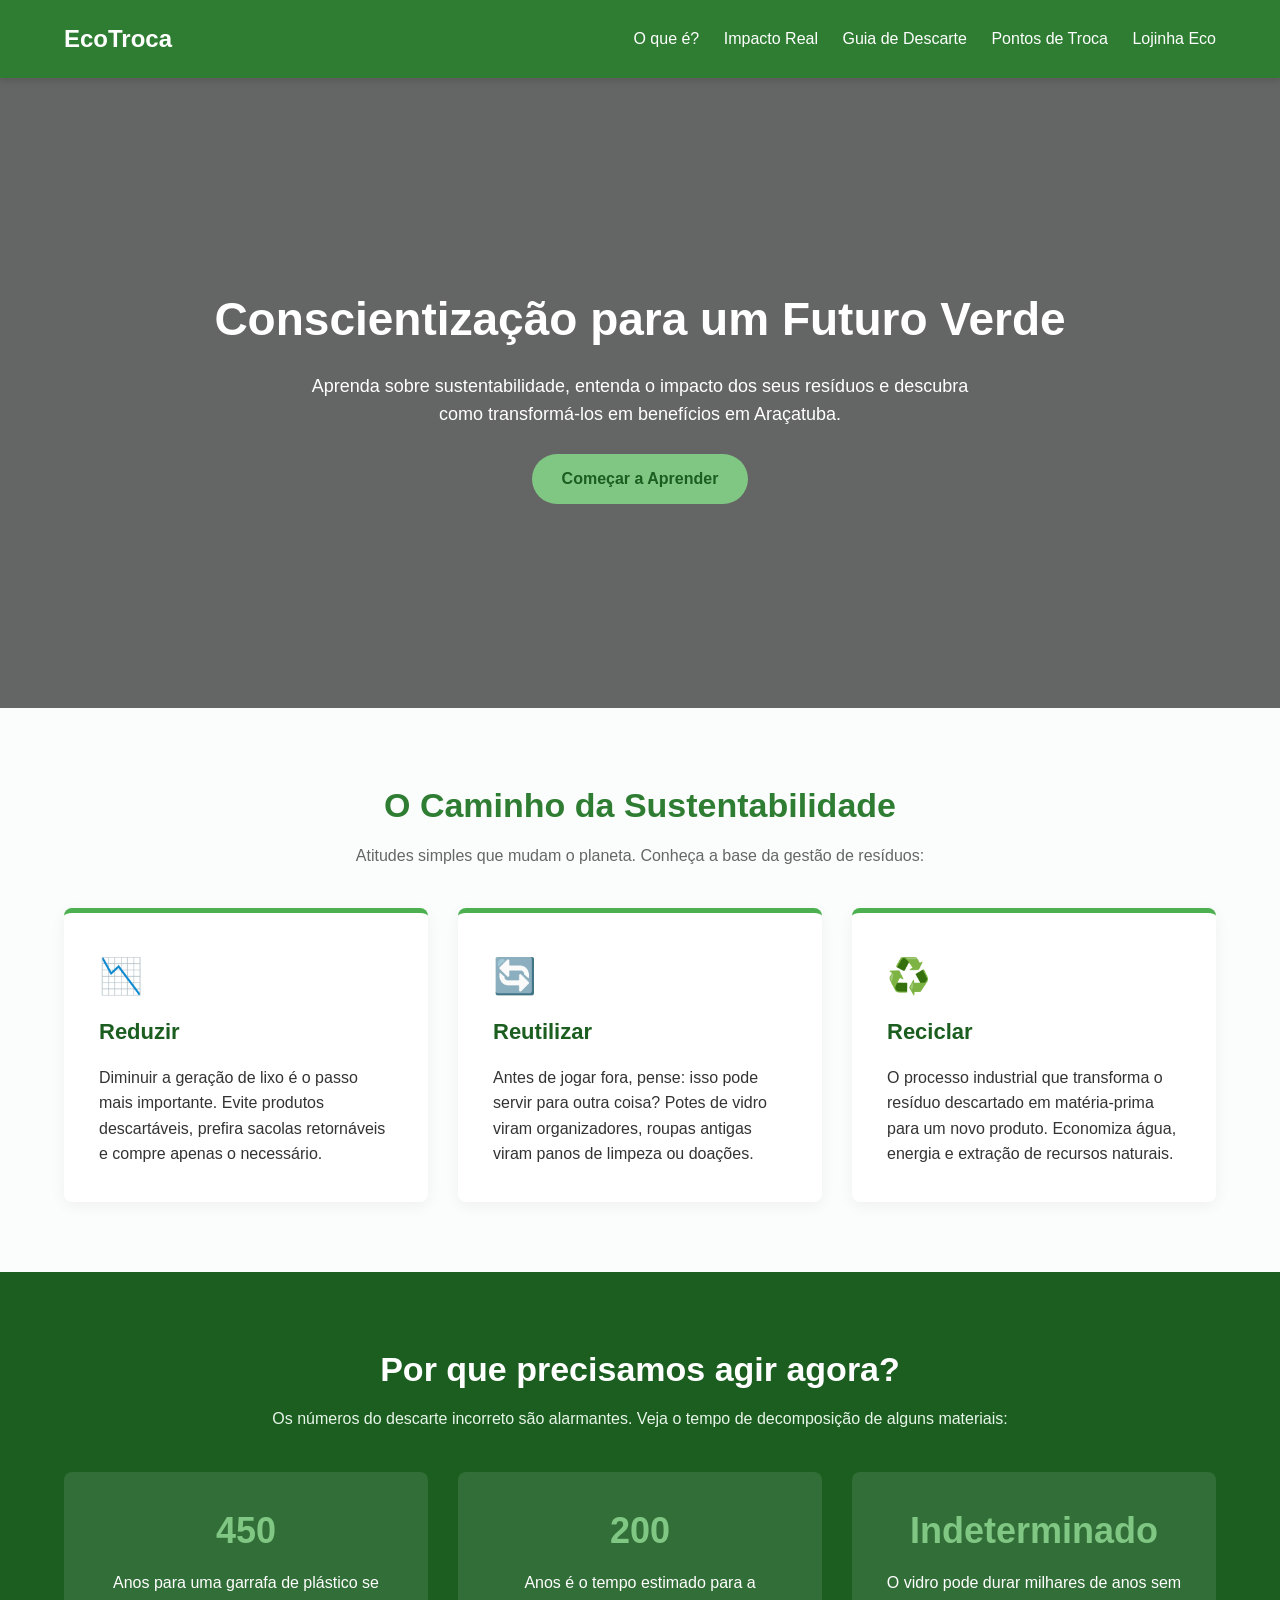
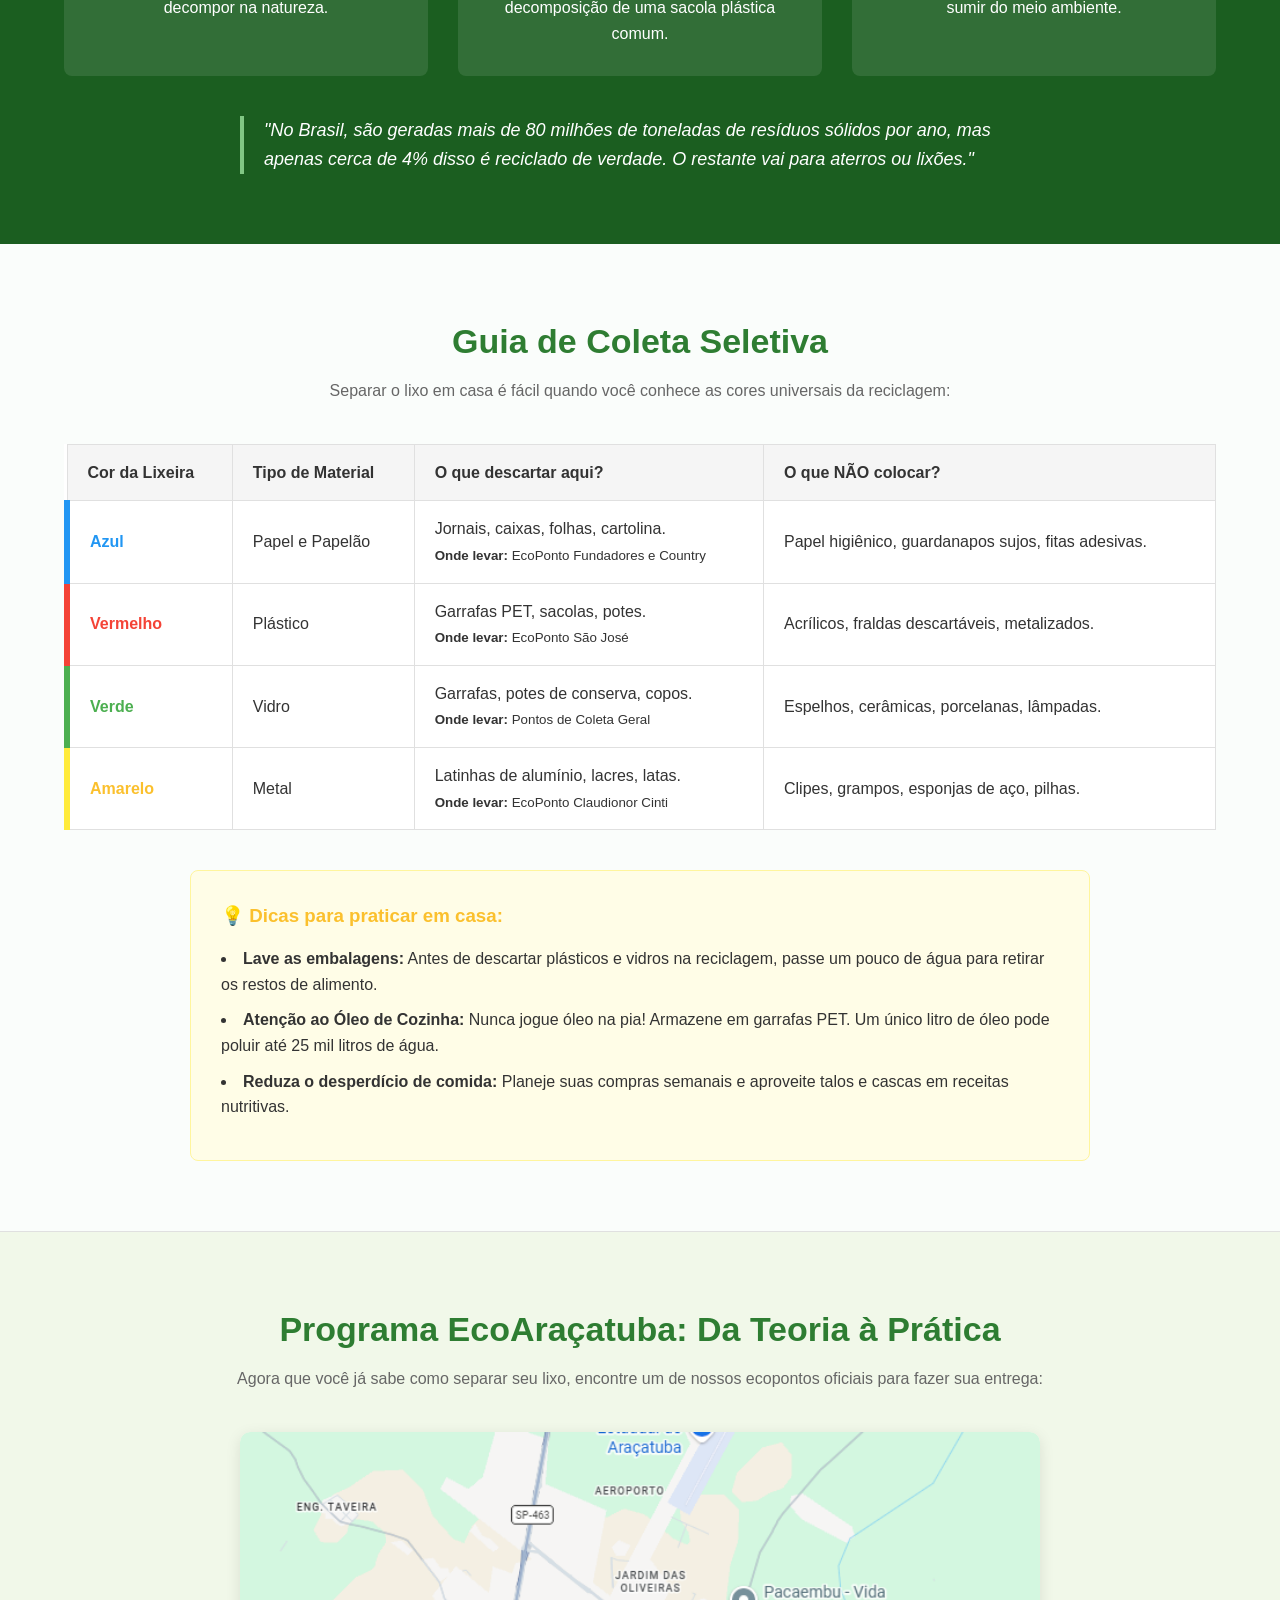
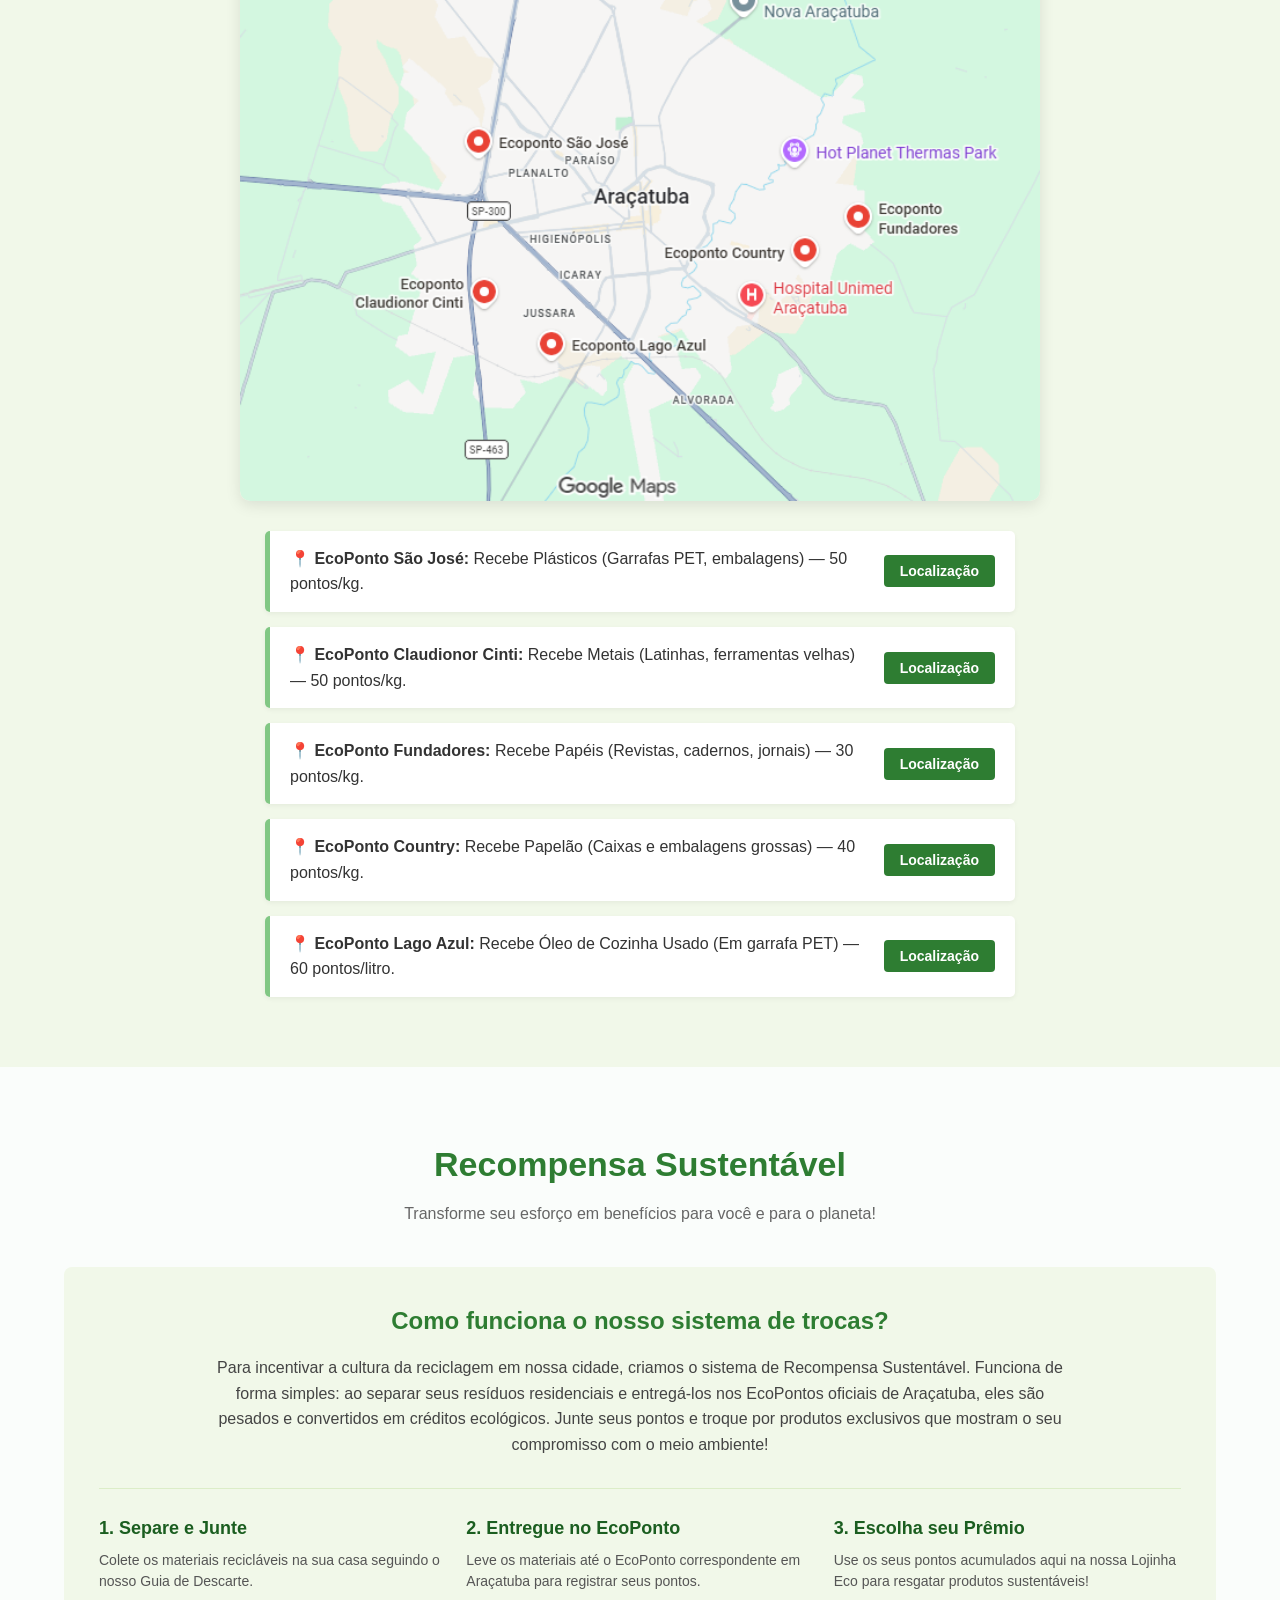
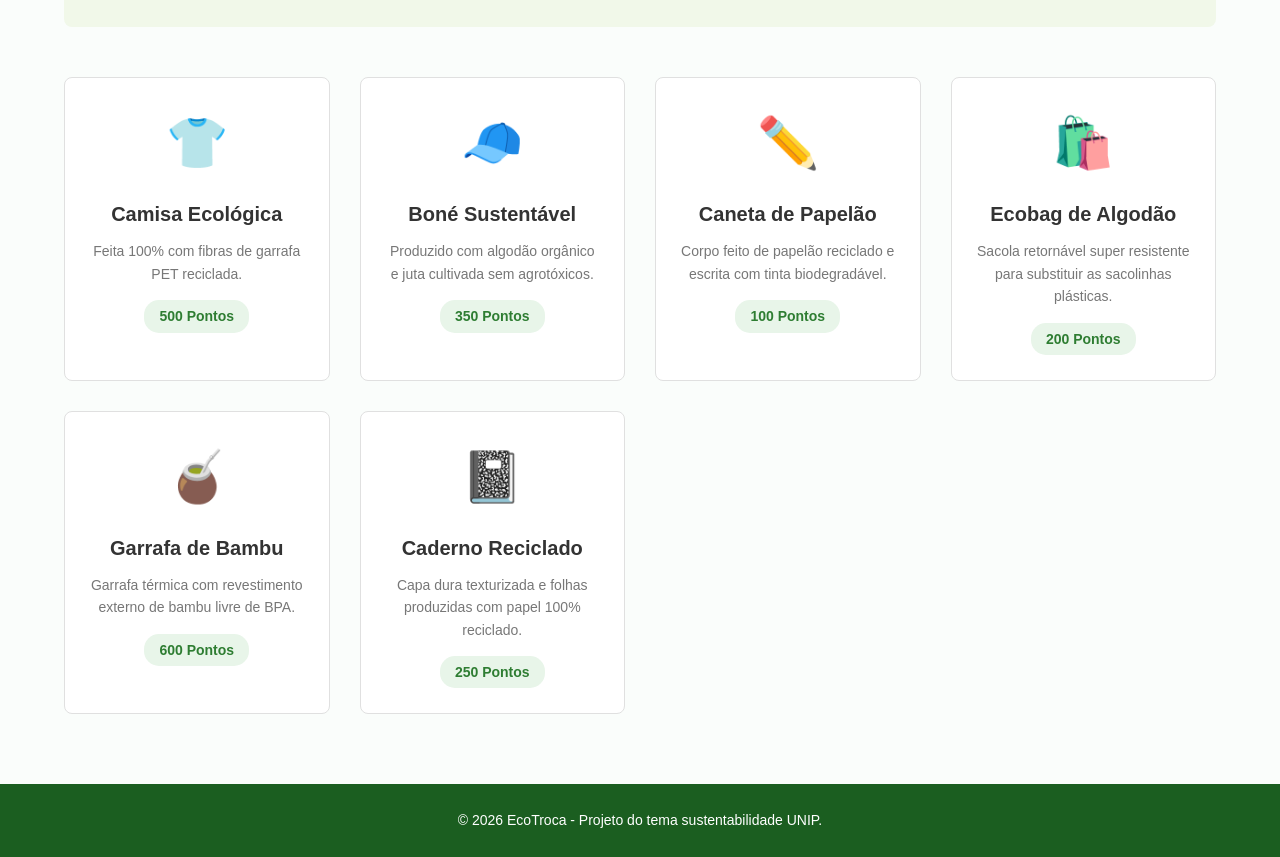
==== index.html @ eb9694fd "teste" ====
<!DOCTYPE html>
<html lang="pt-BR">
<head>
    <meta charset="UTF-8">
    <meta name="viewport" content="width=device-width, initial-scale=1.0">
    <title>Eco Troca - Sustentabilidade</title>
    <link rel="stylesheet" href="style.css">
</head>
<body>

    <header>
        <div class="logo">EcoTroca</div>
        <nav>
            <a href="#informativo">O que é?</a>
            <a href="#impacto">Impacto Real</a>
            <a href="#guia-descarte">Guia de Descarte</a>
            <a href="#mapa-pontos">Pontos de Troca</a>
            <a href="#lojinha">Lojinha Eco</a>
        </nav>
    </header>

    <section class="hero">
        <h1>Conscientização para um Futuro Verde</h1>
        <p>Aprenda sobre sustentabilidade, entenda o impacto dos seus resíduos e descubra como transformá-los em benefícios em Araçatuba.</p>
        <a href="#informativo" class="btn">Começar a Aprender</a>
    </section>

    <main id="informativo" class="container">
        <h2>O Caminho da Sustentabilidade</h2>
        <p class="subtitle">Atitudes simples que mudam o planeta. Conheça a base da gestão de resíduos:</p>
        
        <div class="cards-info">
            <div class="card">
                <div class="card-icon">📉</div>
                <h3>Reduzir</h3>
                <p>Diminuir a geração de lixo é o passo mais importante. Evite produtos descartáveis, prefira sacolas retornáveis e compre apenas o necessário.</p>
            </div>
            <div class="card">
                <div class="card-icon">🔄</div>
                <h3>Reutilizar</h3>
                <p>Antes de jogar fora, pense: isso pode servir para outra coisa? Potes de vidro viram organizadores, roupas antigas viram panos de limpeza ou doações.</p>
            </div>
            <div class="card">
                <div class="card-icon">♻️</div>
                <h3>Reciclar</h3>
                <p>O processo industrial que transforma o resíduo descartado em matéria-prima para um novo produto. Economiza água, energia e extração de recursos naturais.</p>
            </div>
        </div>
    </main>

    <section id="impacto" class="container bg-dark">
        <h2>Por que precisamos agir agora?</h2>
        <p class="subtitle text-white">Os números do descarte incorreto são alarmantes. Veja o tempo de decomposição de alguns materiais:</p>
        
        <div class="stats-grid">
            <div class="stat-box">
                <span class="stat-number">450</span>
                <p>Anos para uma garrafa de plástico se decompor na natureza.</p>
            </div>
            <div class="stat-box">
                <span class="stat-number">200</span>
                <p>Anos é o tempo estimado para a decomposição de uma sacola plástica comum.</p>
            </div>
            <div class="stat-box">
                <span class="stat-number">Indeterminado</span>
                <p>O vidro pode durar milhares de anos sem sumir do meio ambiente.</p>
            </div>
        </div>
        
        <div class="info-block">
            <blockquote>
                "No Brasil, são geradas mais de 80 milhões de toneladas de resíduos sólidos por ano, mas apenas cerca de 4% disso é reciclado de verdade. O restante vai para aterros ou lixões."
            </blockquote>
        </div>
    </section>

    <section id="guia-descarte" class="container">
        <h2>Guia de Coleta Seletiva</h2>
        <p class="subtitle">Separar o lixo em casa é fácil quando você conhece as cores universais da reciclagem:</p>
        
        <div class="tabela-responsiva">
            <table class="tabela-reciclagem">
                <thead>
                    <tr>
                        <th>Cor da Lixeira</th>
                        <th>Tipo de Material</th>
                        <th>O que descartar aqui?</th>
                        <th>O que NÃO colocar?</th>
                    </tr>
                </thead>
                <tbody>
                    <tr class="linha-azul">
                        <td><strong>Azul</strong></td>
                        <td>Papel e Papelão</td>
                        <td>Jornais, caixas, folhas, cartolina. <br><small><strong>Onde levar:</strong> EcoPonto Fundadores e Country</small></td>
                        <td>Papel higiênico, guardanapos sujos, fitas adesivas.</td>
                    </tr>
                    <tr class="linha-vermelha">
                        <td><strong>Vermelho</strong></td>
                        <td>Plástico</td>
                        <td>Garrafas PET, sacolas, potes. <br><small><strong>Onde levar:</strong> EcoPonto São José</small></td>
                        <td>Acrílicos, fraldas descartáveis, metalizados.</td>
                    </tr>
                    <tr class="linha-verde">
                        <td><strong>Verde</strong></td>
                        <td>Vidro</td>
                        <td>Garrafas, potes de conserva, copos. <br><small><strong>Onde levar:</strong> Pontos de Coleta Geral</small></td>
                        <td>Espelhos, cerâmicas, porcelanas, lâmpadas.</td>
                    </tr>
                    <tr class="linha-amarela">
                        <td><strong>Amarelo</strong></td>
                        <td>Metal</td>
                        <td>Latinhas de alumínio, lacres, latas. <br><small><strong>Onde levar:</strong> EcoPonto Claudionor Cinti</small></td>
                        <td>Clipes, grampos, esponjas de aço, pilhas.</td>
                    </tr>
                </tbody>
            </table>
        </div>

        <div class="dicas-diarias">
            <h3>💡 Dicas para praticar em casa:</h3>
            <ul>
                <li><strong>Lave as embalagens:</strong> Antes de descartar plásticos e vidros na reciclagem, passe um pouco de água para retirar os restos de alimento.</li>
                <li><strong>Atenção ao Óleo de Cozinha:</strong> Nunca jogue óleo na pia! Armazene em garrafas PET. Um único litro de óleo pode poluir até 25 mil litros de água.</li>
                <li><strong>Reduza o desperdício de comida:</strong> Planeje suas compras semanais e aproveite talos e cascas em receitas nutritivas.</li>
            </ul>
        </div>
    </section>

    <hr>

    <section id="mapa-pontos" class="container bg-light">
        <h2>Programa EcoAraçatuba: Da Teoria à Prática</h2>
        <p class="subtitle">Agora que você já sabe como separar seu lixo, encontre um de nossos ecopontos oficiais para fazer sua entrega:</p>

        <div class="mapa-container">
            <img src="mapa-aracatuba.png" alt="Mapa de EcoPontos em Araçatuba" class="mapa-foto">
        </div>

        <div class="pontos-lista">
            <div class="ponto-item">
                <div class="ponto-info">
                    <strong>📍 EcoPonto São José:</strong> Recebe Plásticos (Garrafas PET, embalagens) — 50 pontos/kg.
                </div>
                <button class="btn-localizacao" onclick="abrirQrCode('EcoPonto São José', '-21.1978945448339,-50.46474608136044')">Localização</button>
            </div>
            
            <div class="ponto-item">
                <div class="ponto-info">
                    <strong>📍 EcoPonto Claudionor Cinti:</strong> Recebe Metais (Latinhas, ferramentas velhas) — 50 pontos/kg.
                </div>
                <button class="btn-localizacao" onclick="abrirQrCode('EcoPonto Claudionor Cinti', '-21.226821591747186,-50.47474898707622')">Localização</button>
            </div>
            
            <div class="ponto-item">
                <div class="ponto-info">
                    <strong>📍 EcoPonto Fundadores:</strong> Recebe Papéis (Revistas, cadernos, jornais) — 30 pontos/kg.
                </div>
                <button class="btn-localizacao" onclick="abrirQrCode('EcoPonto Fundadores', '-21.21176346328413,-50.38596480834968')">Localização</button>
            </div>
            
            <div class="ponto-item">
                <div class="ponto-info">
                    <strong>📍 EcoPonto Country:</strong> Recebe Papelão (Caixas e embalagens grossas) — 40 pontos/kg.
                </div>
                <button class="btn-localizacao" onclick="abrirQrCode('EcoPonto Country', '-21.218164573927172,-50.41085570867803')">Localização</button>
            </div>
            
            <div class="ponto-item">
                <div class="ponto-info">
                    <strong>📍 EcoPonto Lago Azul:</strong> Recebe Óleo de Cozinha Usado (Em garrafa PET) — 60 pontos/litro.
                </div>
                <button class="btn-localizacao" onclick="abrirQrCode('EcoPonto Lago Azul', '-21.23804832552932,-50.451374849865296')">Localização</button>
            </div>
        </div>
    </section>

    <div id="modal-qrcode" class="modal">
        <div class="modal-conteudo">
            <span class="fechar-modal" onclick="fecharQrCode()">&times;</span>
            <h3 id="modal-titulo">Localização</h3>
            <p class="modal-sub">Escaneie o QR Code abaixo para abrir a rota no GPS:</p>
            <div class="qrcode-wrapper">
                <img id="img-qrcode" src="" alt="QR Code de Localização">
            </div>
            <p id="modal-coordenadas" class="modal-coords"></p>
        </div>
    </div>

    <section id="lojinha" class="container">
        <h2>Recompensa Sustentável</h2>
        <p class="subtitle">Transforme seu esforço em benefícios para você e para o planeta!</p>

        <div class="como-funciona-loja">
            <h3>Como funciona o nosso sistema de trocas?</h3>
            <p class="texto-explicativo-loja">
                Para incentivar a cultura da reciclagem em nossa cidade, criamos o sistema de Recompensa Sustentável. 
                Funciona de forma simples: ao separar seus resíduos residenciais e entregá-los nos EcoPontos oficiais de Araçatuba, 
                eles são pesados e convertidos em créditos ecológicos. Junte seus pontos e troque por produtos exclusivos que 
                mostram o seu compromisso com o meio ambiente!
            </p>
            
            <div class="passos-loja">
                <div class="passo">
                    <strong>1. Separe e Junte</strong>
                    <p>Colete os materiais recicláveis na sua casa seguindo o nosso Guia de Descarte.</p>
                </div>
                <div class="passo">
                    <strong>2. Entregue no EcoPonto</strong>
                    <p>Leve os materiais até o EcoPonto correspondente em Araçatuba para registrar seus pontos.</p>
                </div>
                <div class="passo">
                    <strong>3. Escolha seu Prêmio</strong>
                    <p>Use os seus pontos acumulados aqui na nossa Lojinha Eco para resgatar produtos sustentáveis!</p>
                </div>
            </div>
        </div>

        <div class="produtos-grid">
            <div class="produto-card">
                <div class="produto-img">👕</div>
                <h3>Camisa Ecológica</h3>
                <p>Feita 100% com fibras de garrafa PET reciclada.</p>
                <span class="preco-pontos">500 Pontos</span>
            </div>
            <div class="produto-card">
                <div class="produto-img">🧢</div>
                <h3>Boné Sustentável</h3>
                <p>Produzido com algodão orgânico e juta cultivada sem agrotóxicos.</p>
                <span class="preco-pontos">350 Pontos</span>
            </div>
            <div class="produto-card">
                <div class="produto-img">✏️</div>
                <h3>Caneta de Papelão</h3>
                <p>Corpo feito de papelão reciclado e escrita com tinta biodegradável.</p>
                <span class="preco-pontos">100 Pontos</span>
            </div>
            <div class="produto-card">
                <div class="produto-img">🛍️</div>
                <h3>Ecobag de Algodão</h3>
                <p>Sacola retornável super resistente para substituir as sacolinhas plásticas.</p>
                <span class="preco-pontos">200 Pontos</span>
            </div>
            <div class="produto-card">
                <div class="produto-img">🧉</div>
                <h3>Garrafa de Bambu</h3>
                <p>Garrafa térmica com revestimento externo de bambu livre de BPA.</p>
                <span class="preco-pontos">600 Pontos</span>
            </div>
            <div class="produto-card">
                <div class="produto-img">📓</div>
                <h3>Caderno Reciclado</h3>
                <p>Capa dura texturizada e folhas produzidas com papel 100% reciclado.</p>
                <span class="preco-pontos">250 Pontos</span>
            </div>
        </div>
    </section>

    <footer>
        <p>© 2026 EcoTroca - Projeto do tema sustentabilidade UNIP.</p>
    </footer>

    <script>
        function abrirQrCode(nomePonto, coordenadas) {
            const modal = document.getElementById('modal-qrcode');
            const titulo = document.getElementById('modal-titulo');
            const imgQrCode = document.getElementById('img-qrcode');
            const textoCoords = document.getElementById('modal-coordenadas');

            // Agora a API vai transformar apenas o texto das coordenadas em QR Code, sem links
            const urlQrCodeAPI = "https://api.qrserver.com/v1/create-qr-code/?size=200x200&data=" + encodeURIComponent(coordenadas);

            // Atualiza a interface da janela flutuante (Modal)
            titulo.innerText = nomePonto;
            imgQrCode.src = urlQrCodeAPI;
            textoCoords.innerText = "Coordenadas: " + coordenadas;

            // Abre a janela na tela
            modal.style.display = "flex";
        }

        function fecharQrCode() {
            const modal = document.getElementById('modal-qrcode');
            modal.style.display = "none";
        }

        // Fecha a janela se o usuário clicar fora do quadrado branco
        window.onclick = function(event) {
            const modal = document.getElementById('modal-qrcode');
            if (event.target == modal) {
                modal.style.display = "none";
            }
        }
    </script>

</body>
</html>
---- style.css ----
/* Configurações Gerais / Reset */
* {
    margin: 0;
    padding: 0;
    box-sizing: border-box;
    font-family: 'Segoe UI', Tahoma, Geneva, Verdana, sans-serif;
    scroll-behavior: smooth;
}

body {
    color: #333;
    background-color: #fafdfb;
    line-height: 1.6;
}

/* Menu de Navegação */
header {
    background-color: #2e7d32;
    color: white;
    display: flex;
    justify-content: space-between;
    align-items: center;
    padding: 20px 5%;
    position: sticky;
    top: 0;
    z-index: 1000;
    box-shadow: 0 4px 6px rgba(0,0,0,0.1);
}

header .logo {
    font-size: 24px;
    font-weight: bold;
}

header nav a {
    color: white;
    text-decoration: none;
    margin-left: 20px;
    font-weight: 500;
    transition: color 0.3s;
}

header nav a:hover {
    color: #a5d6a7;
}

/* Banner Principal */
.hero {
    background: linear-gradient(rgba(0, 0, 0, 0.6), rgba(0, 0, 0, 0.6)), url('https://images.unsplash.com/photo-1542601906990-b4d3fb778b09?q=80&w=1000') no-repeat center center/cover;
    height: 70vh;
    color: white;
    display: flex;
    flex-direction: column;
    justify-content: center;
    align-items: center;
    text-align: center;
    padding: 0 20px;
}

.hero h1 {
    font-size: 46px;
    margin-bottom: 15px;
}

.hero p {
    font-size: 18px;
    margin-bottom: 25px;
    max-width: 700px;
}

.btn {
    background-color: #81c784;
    color: #1b5e20;
    padding: 12px 30px;
    text-decoration: none;
    font-weight: bold;
    border-radius: 25px;
    transition: background 0.3s;
}

.btn:hover {
    background-color: #a5d6a7;
}

/* Layout dos Containers */
.container {
    padding: 70px 5%;
    text-align: center;
}

.bg-light {
    background-color: #f1f8e9;
}

.bg-dark {
    background-color: #1b5e20;
    color: white;
}

.text-white {
    color: #e8f5e9 !important;
}

h2 {
    color: #2e7d32;
    font-size: 34px;
    margin-bottom: 10px;
}

.bg-dark h2 {
    color: white;
}

.subtitle {
    color: #666;
    margin-bottom: 40px;
    font-size: 16px;
}

hr {
    border: 0;
    height: 1px;
    background: #e0e0e0;
}

/* Cards Informativos */
.cards-info {
    display: grid;
    grid-template-columns: repeat(auto-fit, minmax(280px, 1fr));
    gap: 30px;
    margin-top: 20px;
}

.card {
    background: white;
    padding: 35px;
    border-radius: 8px;
    box-shadow: 0 4px 15px rgba(0,0,0,0.05);
    border-top: 5px solid #4caf50;
    text-align: left;
}

.card-icon {
    font-size: 35px;
    margin-bottom: 10px;
}

.card h3 {
    color: #1b5e20;
    margin-bottom: 15px;
    font-size: 22px;
}

/* Estatísticas e Impacto */
.stats-grid {
    display: grid;
    grid-template-columns: repeat(auto-fit, minmax(220px, 1fr));
    gap: 30px;
    margin-bottom: 40px;
}

.stat-box {
    background-color: rgba(255, 255, 255, 0.1);
    padding: 30px;
    border-radius: 8px;
}

.stat-number {
    display: block;
    font-size: 36px;
    font-weight: bold;
    color: #81c784;
    margin-bottom: 10px;
}

.info-block blockquote {
    font-size: 18px;
    font-style: italic;
    max-width: 800px;
    margin: 0 auto;
    border-left: 4px solid #81c784;
    padding-left: 20px;
    text-align: left;
}

/* Tabela de Reciclagem */
.tabela-responsiva {
    overflow-x: auto;
    margin-bottom: 40px;
}

.tabela-reciclagem {
    width: 100%;
    border-collapse: collapse;
    background: white;
    text-align: left;
    box-shadow: 0 4px 10px rgba(0,0,0,0.05);
}

.tabela-reciclagem th, .tabela-reciclagem td {
    padding: 15px 20px;
    border: 1px solid #e0e0e0;
}

.tabela-reciclagem th {
    background-color: #f5f5f5;
    color: #333;
}

.linha-azul td:first-child { border-left: 6px solid #2196f3; color: #2196f3;}
.linha-vermelha td:first-child { border-left: 6px solid #f44336; color: #f44336;}
.linha-verde td:first-child { border-left: 6px solid #4caf50; color: #4caf50;}
.linha-amarela td:first-child { border-left: 6px solid #ffeb3b; color: #fbc02d;}

/* Dicas Diárias */
.dicas-diarias {
    background-color: #fffde7;
    border: 1px solid #fff59d;
    padding: 30px;
    border-radius: 8px;
    text-align: left;
    max-width: 900px;
    margin: 0 auto;
}

.dicas-diarias h3 {
    color: #fbc02d;
    margin-bottom: 15px;
}

.dicas-diarias ul {
    list-style-position: inside;
}

.dicas-diarias li {
    margin-bottom: 10px;
}

/* Container do Mapa - Centralizado */
.mapa-container {
    border-radius: 10px;
    overflow: hidden;
    box-shadow: 0 4px 15px rgba(0,0,0,0.1);
    margin: 0 auto 30px auto;
    max-width: 800px;
    display: flex;
    justify-content: center;
}

.mapa-foto {
    width: 100%;
    height: auto;
    display: block;
    border-radius: 10px;
}

/* Lista de Pontos e Alinhamento do Botão */
.pontos-lista {
    display: flex;
    flex-direction: column;
    gap: 15px;
    max-width: 750px;
    margin: 0 auto;
    text-align: left;
}

.ponto-item {
    background: white;
    padding: 15px 20px;
    border-radius: 5px;
    border-left: 5px solid #81c784;
    box-shadow: 0 2px 5px rgba(0,0,0,0.05);
    display: flex;
    justify-content: space-between;
    align-items: center;
    gap: 15px;
}

.ponto-info {
    flex: 1;
}

.btn-localizacao {
    background-color: #2e7d32;
    color: white;
    border: none;
    padding: 8px 16px;
    border-radius: 4px;
    cursor: pointer;
    font-weight: 600;
    font-size: 14px;
    transition: background 0.2s;
    white-space: nowrap;
}

.btn-localizacao:hover {
    background-color: #1b5e20;
}

/* Estilização da Janela do QR Code (Modal) */
.modal {
    display: none; /* Escondido por padrão */
    position: fixed;
    z-index: 2000;
    left: 0;
    top: 0;
    width: 100%;
    height: 100%;
    background-color: rgba(0, 0, 0, 0.5);
    justify-content: center;
    align-items: center;
    padding: 20px;
}

.modal-conteudo {
    background-color: white;
    padding: 30px;
    border-radius: 12px;
    width: 100%;
    max-width: 360px;
    text-align: center;
    position: relative;
    box-shadow: 0 10px 25px rgba(0,0,0,0.2);
    animation: surgimento 0.3s ease-out;
}

@keyframes surgimento {
    from { transform: scale(0.8); opacity: 0; }
    to { transform: scale(1); opacity: 1; }
}

.fechar-modal {
    position: absolute;
    right: 18px;
    top: 12px;
    font-size: 28px;
    font-weight: bold;
    color: #aaa;
    cursor: pointer;
    transition: color 0.2s;
}

.fechar-modal:hover {
    color: #333;
}

#modal-titulo {
    color: #1b5e20;
    margin-bottom: 5px;
    font-size: 20px;
}

.modal-sub {
    font-size: 13px;
    color: #666;
    margin-bottom: 20px;
}

.qrcode-wrapper {
    background-color: #f9f9f9;
    padding: 15px;
    border-radius: 8px;
    display: inline-block;
    border: 1px solid #eee;
    margin-bottom: 15px;
}

.qrcode-wrapper img {
    display: block;
    width: 200px;
    height: 200px;
}

.modal-coords {
    font-size: 11px;
    color: #999;
    font-family: monospace;
}

/* Explicação da Lojinha */
.como-funciona-loja {
    background-color: #f1f8e9;
    padding: 35px;
    border-radius: 8px;
    margin-bottom: 50px;
    text-align: left;
}

.como-funciona-loja h3 {
    color: #2e7d32;
    margin-bottom: 15px;
    text-align: center;
    font-size: 24px;
}

.texto-explicativo-loja {
    font-size: 16px;
    color: #444;
    margin-bottom: 30px;
    text-align: center;
    max-width: 850px;
    margin-left: auto;
    margin-right: auto;
    line-height: 1.6;
}

.passos-loja {
    display: grid;
    grid-template-columns: repeat(auto-fit, minmax(250px, 1fr));
    gap: 20px;
    border-top: 1px solid #dcedc8;
    padding-top: 25px;
}

.passo strong {
    display: block;
    color: #1b5e20;
    font-size: 18px;
    margin-bottom: 8px;
}

.passo p {
    font-size: 14px;
    color: #555;
    line-height: 1.5;
}

/* Lojinha - Grade de Produtos */
.produtos-grid {
    display: grid;
    grid-template-columns: repeat(auto-fit, minmax(220px, 1fr));
    gap: 30px;
}

.produto-card {
    background: white;
    border: 1px solid #e0e0e0;
    border-radius: 8px;
    padding: 25px;
    transition: transform 0.3s, box-shadow 0.3s;
}

.produto-card:hover {
    transform: translateY(-5px);
    box-shadow: 0 6px 20px rgba(0,0,0,0.1);
}

.produto-img {
    font-size: 50px;
    margin-bottom: 15px;
}

.produto-card h3 {
    font-size: 20px;
    margin-bottom: 10px;
    color: #333;
}

.produto-card p {
    font-size: 14px;
    color: #777;
    margin-bottom: 15px;
}

.preco-pontos {
    display: inline-block;
    background-color: #e8f5e9;
    color: #2e7d32;
    padding: 5px 15px;
    border-radius: 15px;
    font-weight: bold;
    font-size: 14px;
}

/* Rodapé */
footer {
    background-color: #1b5e20;
    color: white;
    text-align: center;
    padding: 25px;
    font-size: 14px;
}
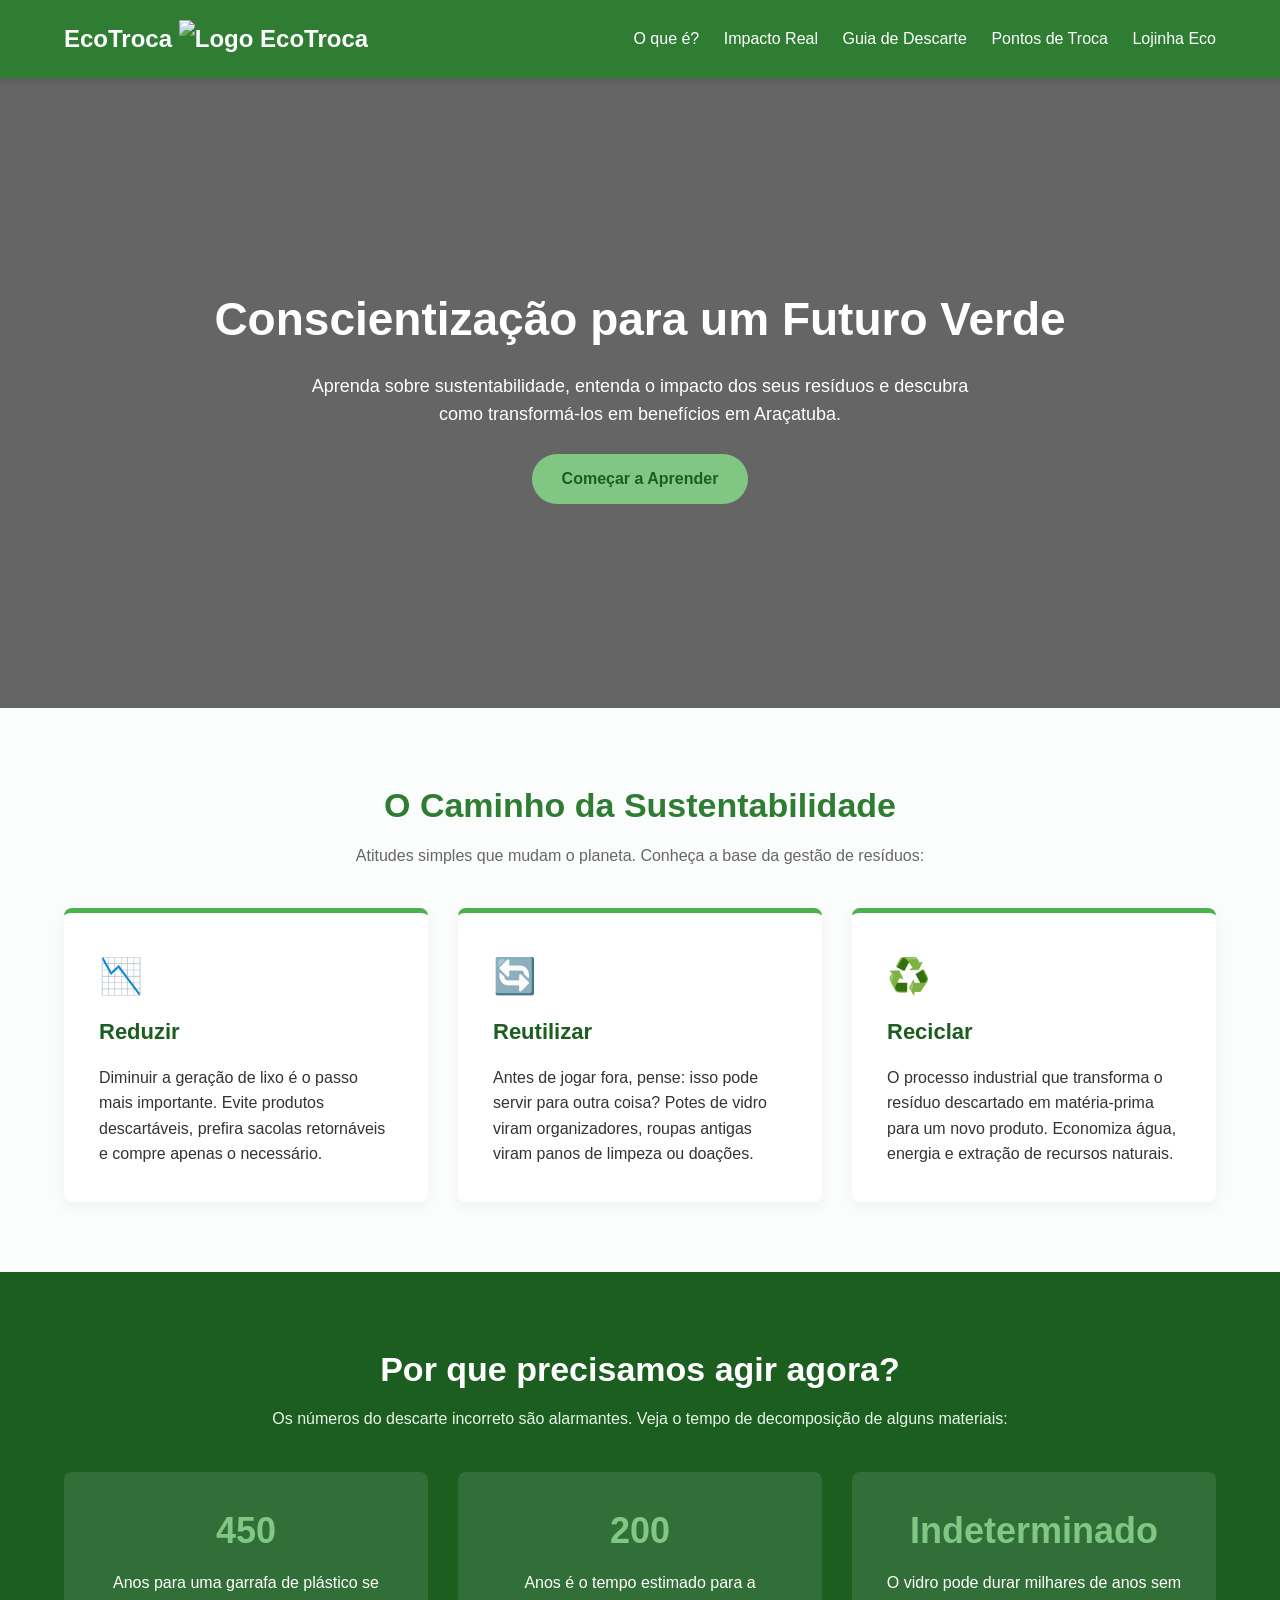
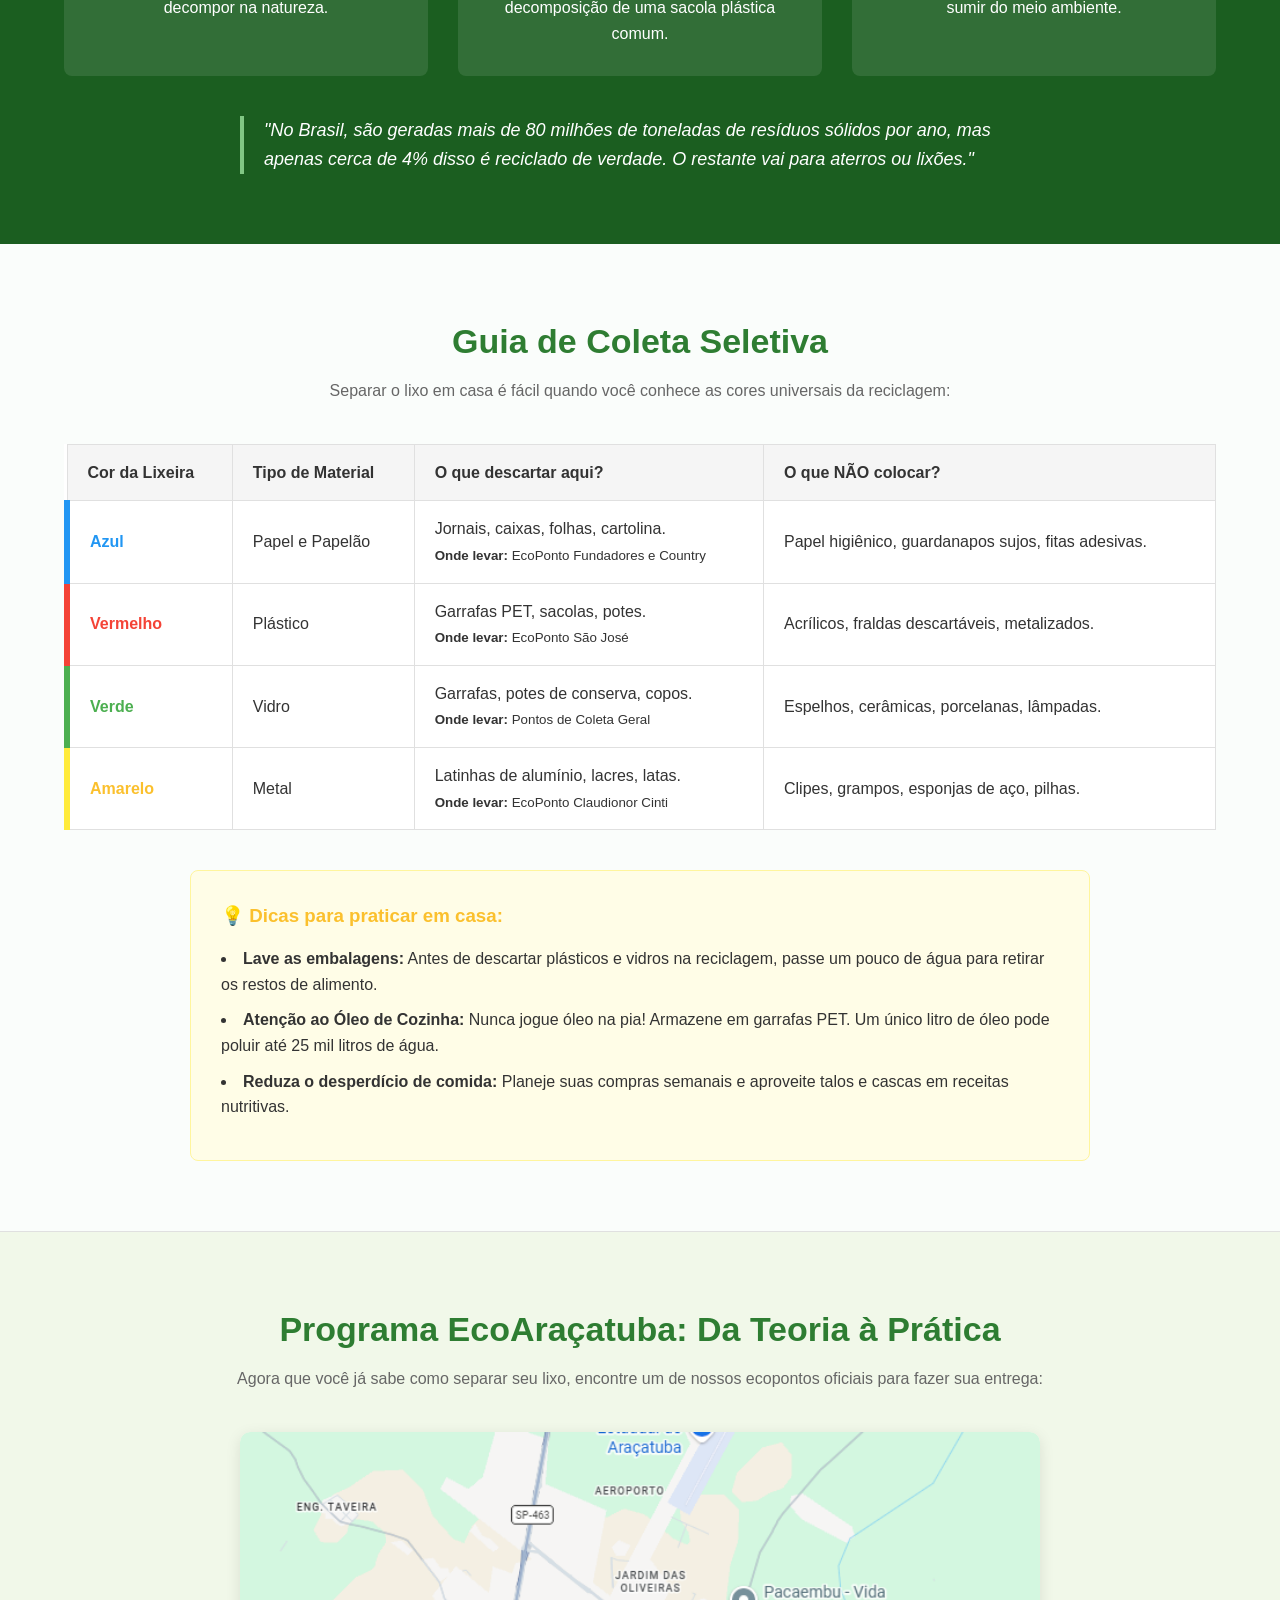
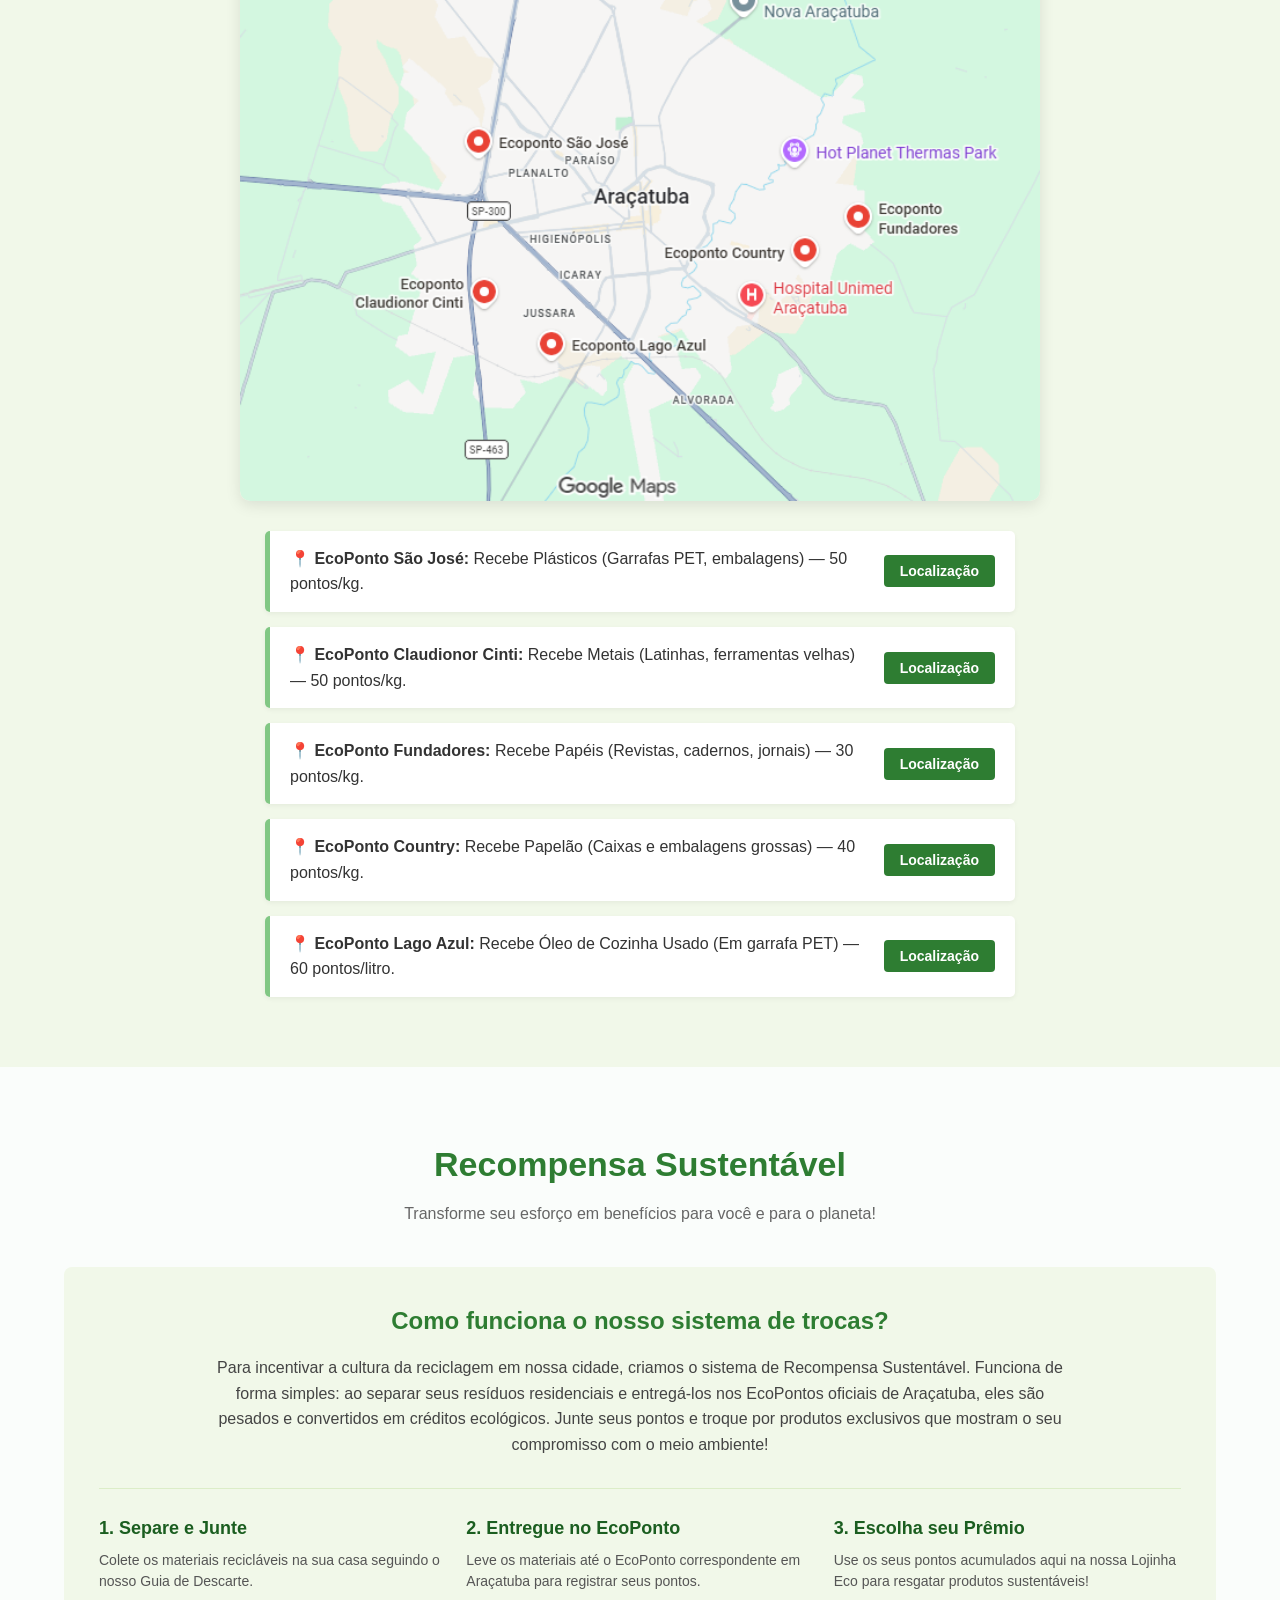
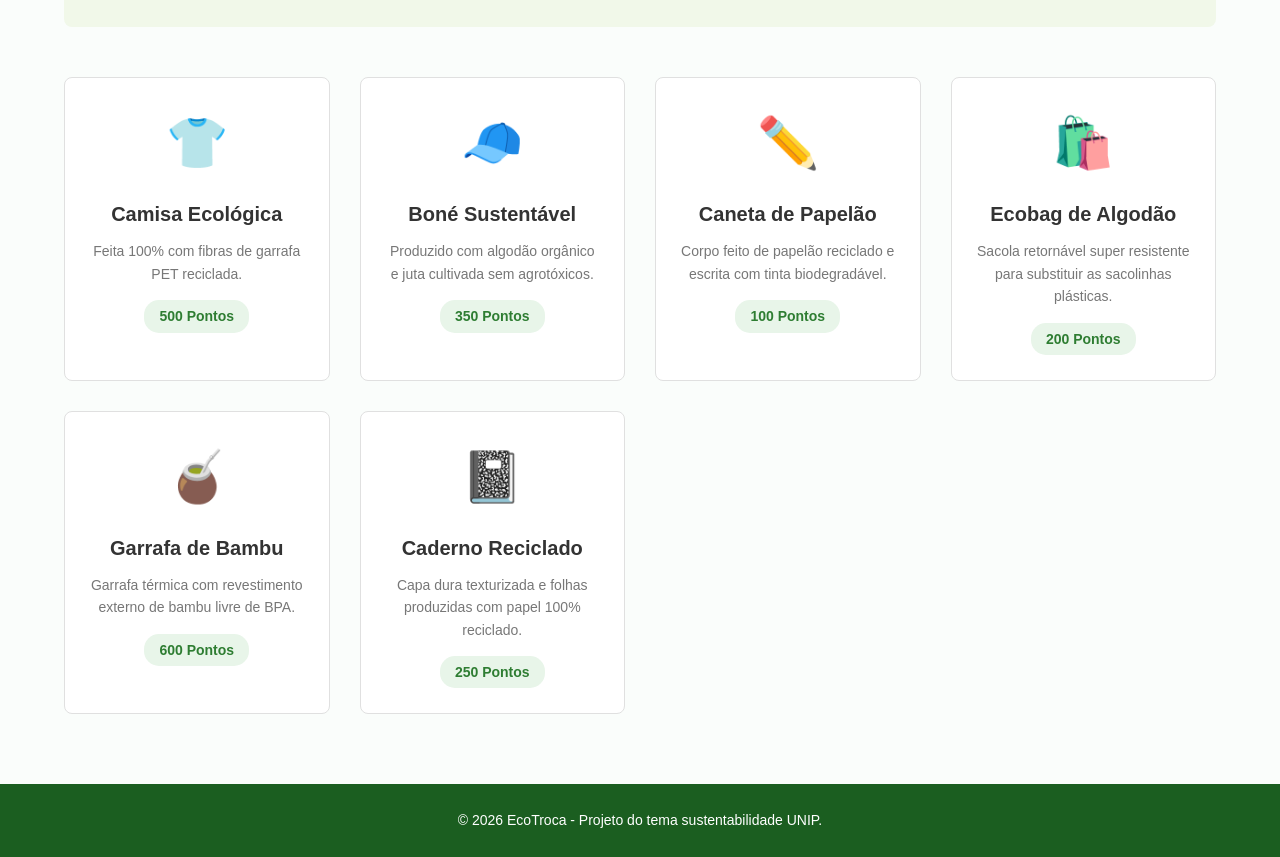
==== commit b8b1c52e: "Update index.html" ====
--- a/index.html
+++ b/index.html
@@ -9,7 +9,10 @@
 <body>
 
     <header>
-        <div class="logo">EcoTroca</div>
+        <div class="logo">
+            <span>EcoTroca</span>
+            <img src="sua-logo.png" alt="Logo EcoTroca" class="logo-img">
+        </div>
         <nav>
             <a href="#informativo">O que é?</a>
             <a href="#impacto">Impacto Real</a>
@@ -294,4 +297,4 @@
     </script>
 
 </body>
-</html>+</html>
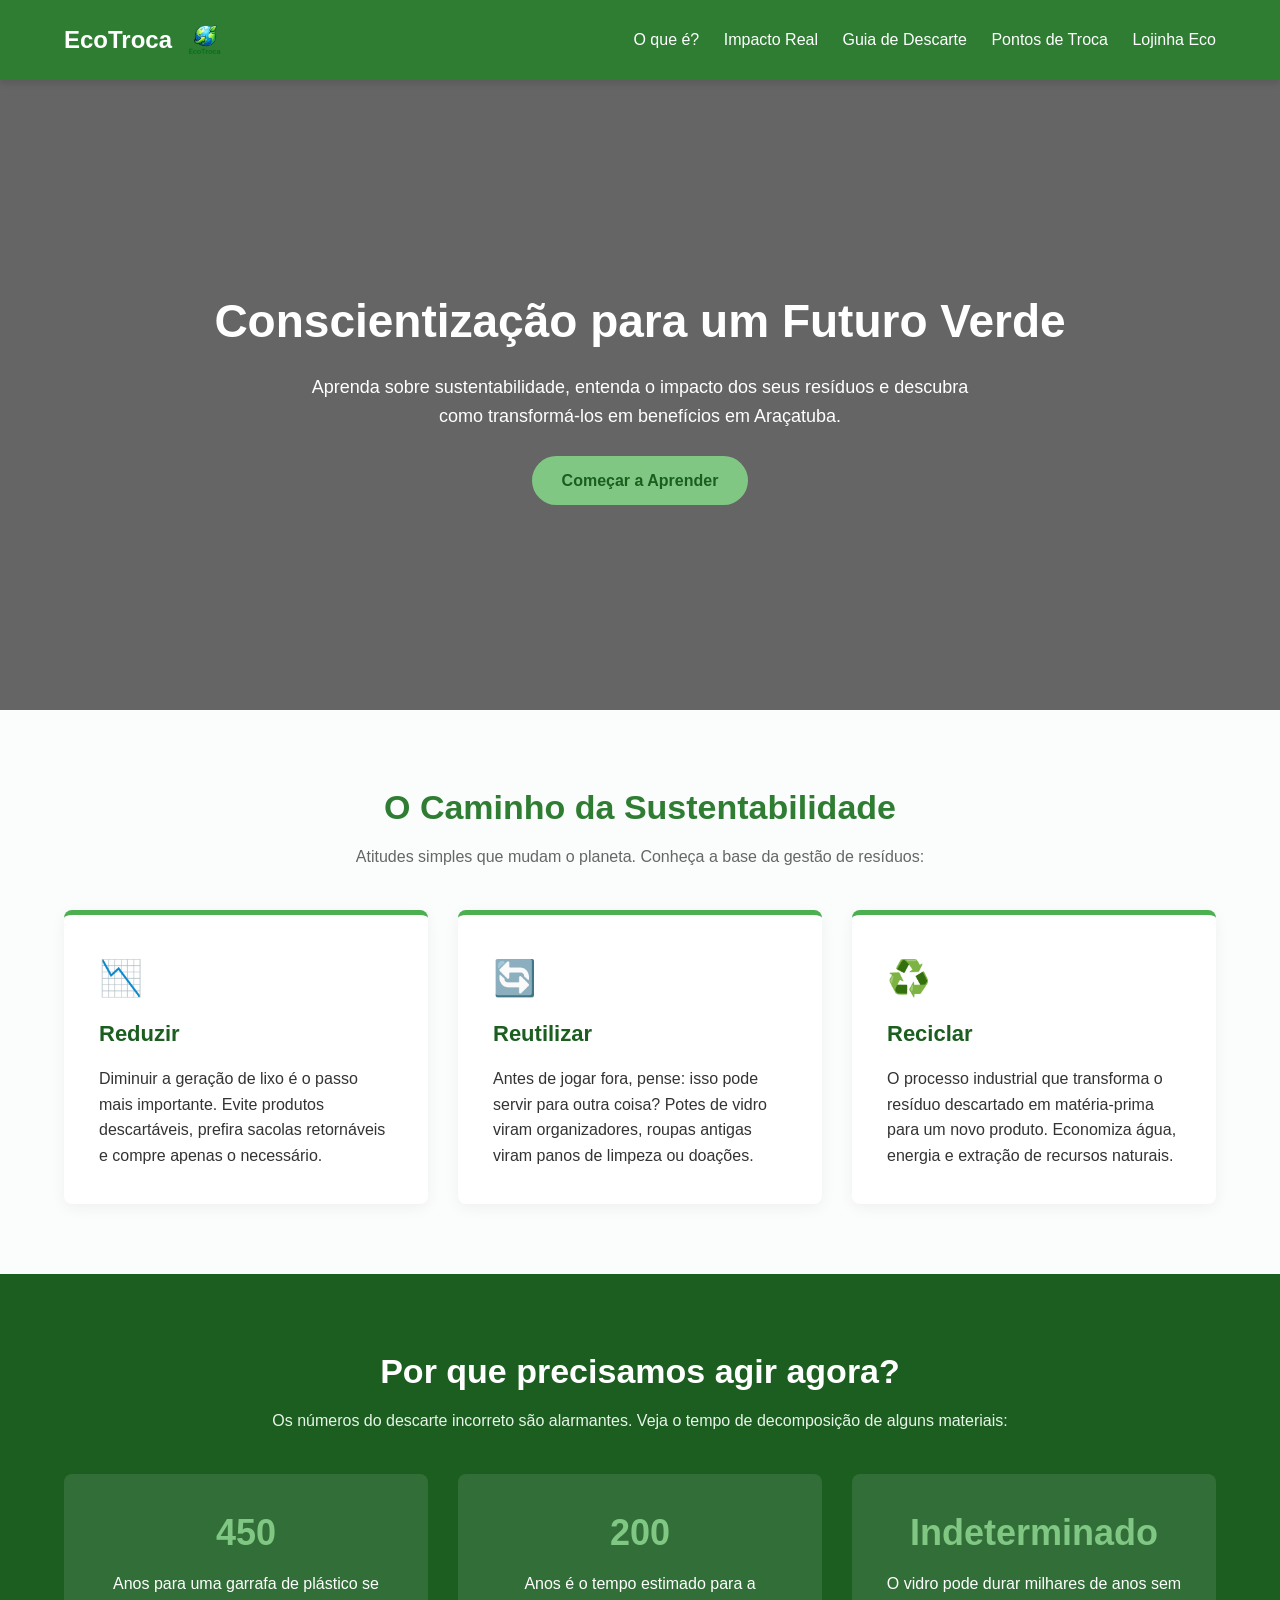
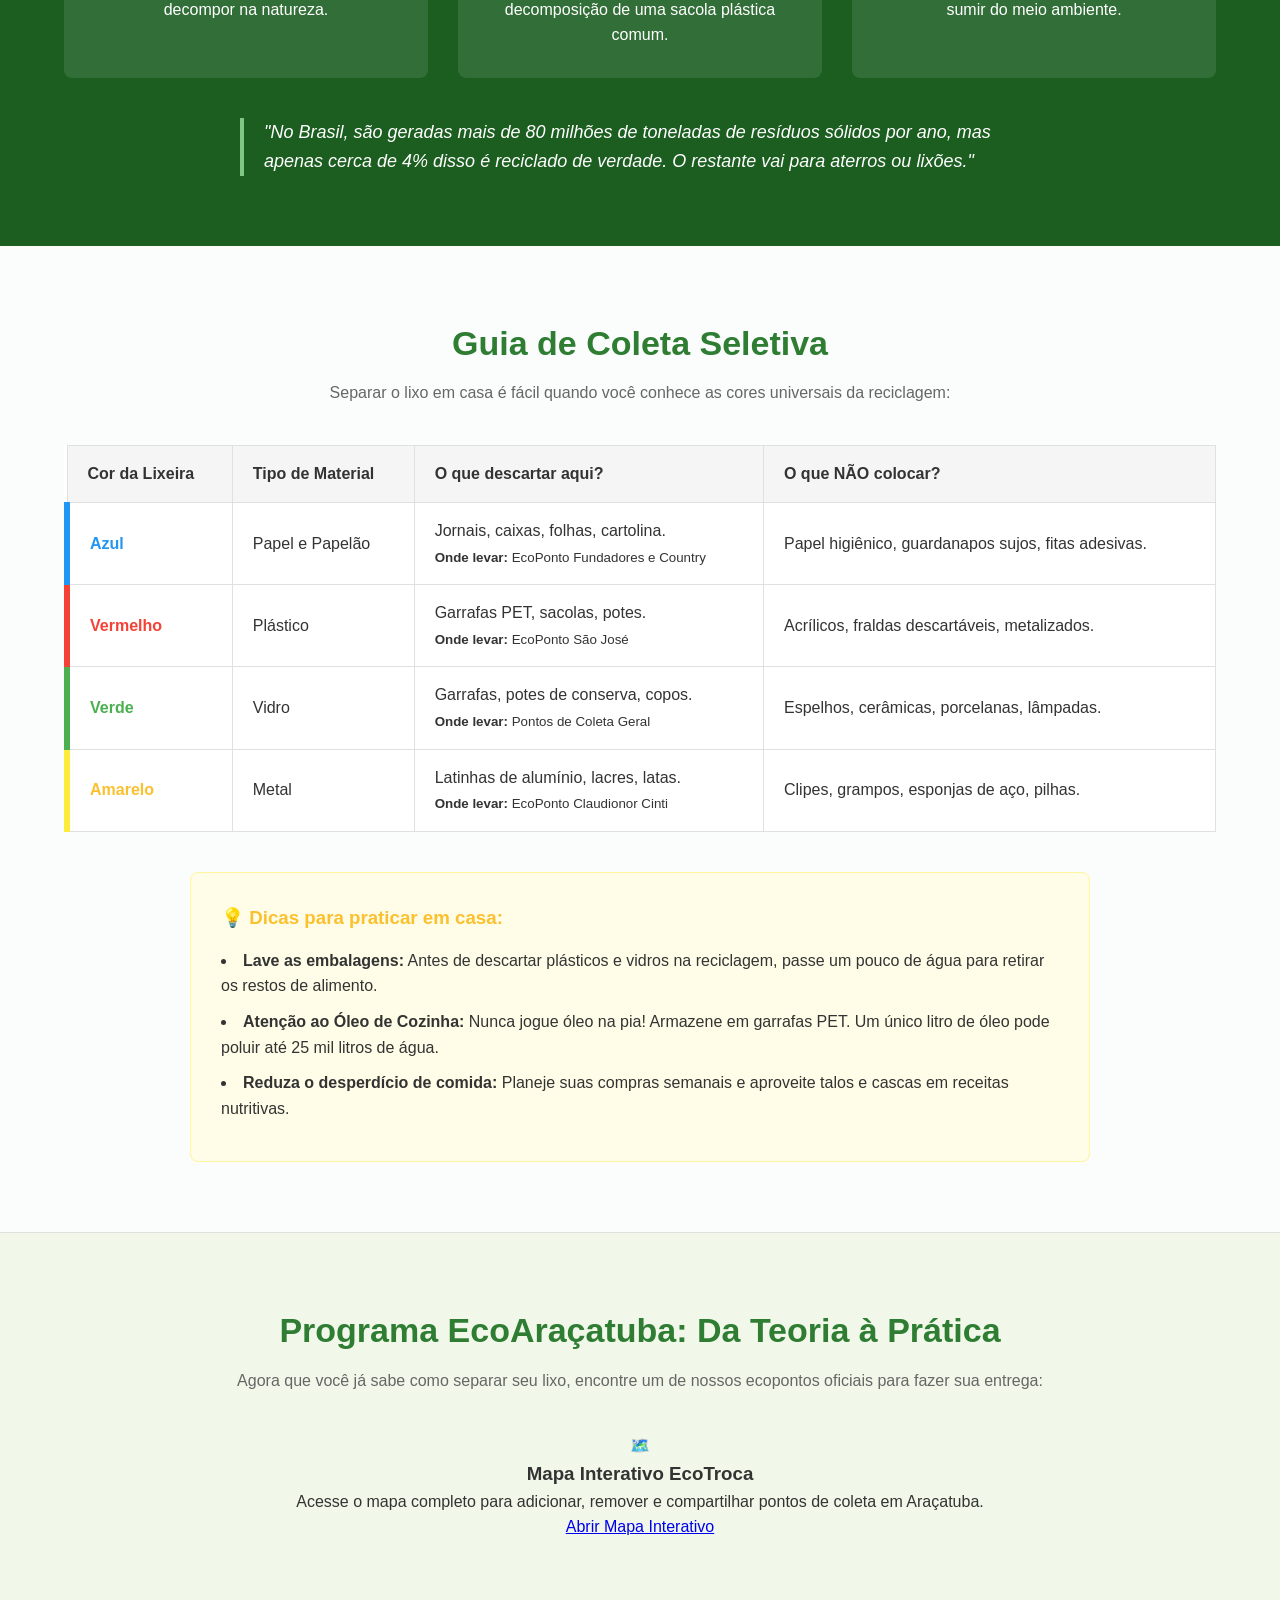
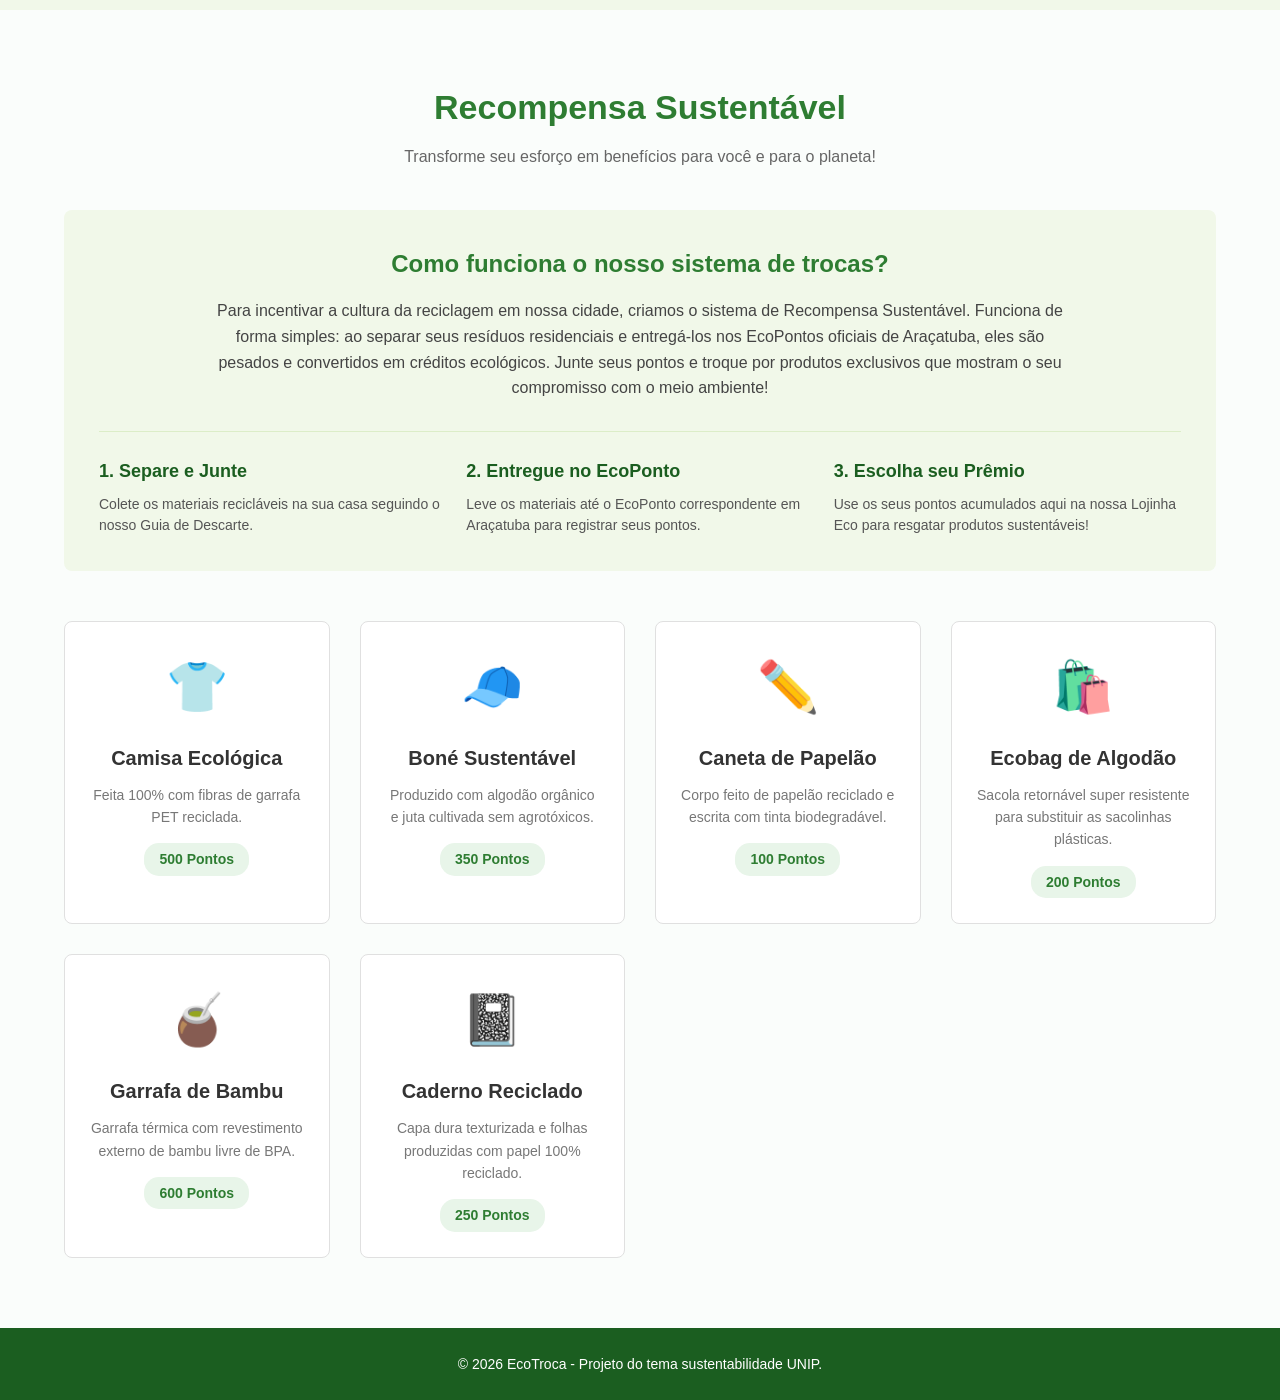
==== commit 27852674: "Update index.html" ====
--- a/index.html
+++ b/index.html
@@ -136,46 +136,30 @@
         <h2>Programa EcoAraçatuba: Da Teoria à Prática</h2>
         <p class="subtitle">Agora que você já sabe como separar seu lixo, encontre um de nossos ecopontos oficiais para fazer sua entrega:</p>
 
-        <div class="mapa-container">
-            <img src="mapa-aracatuba.png" alt="Mapa de EcoPontos em Araçatuba" class="mapa-foto">
-        </div>
-
-        <div class="pontos-lista">
-            <div class="ponto-item">
-                <div class="ponto-info">
-                    <strong>📍 EcoPonto São José:</strong> Recebe Plásticos (Garrafas PET, embalagens) — 50 pontos/kg.
-                </div>
-                <button class="btn-localizacao" onclick="abrirQrCode('EcoPonto São José', '-21.1978945448339,-50.46474608136044')">Localização</button>
-            </div>
-            
-            <div class="ponto-item">
-                <div class="ponto-info">
-                    <strong>📍 EcoPonto Claudionor Cinti:</strong> Recebe Metais (Latinhas, ferramentas velhas) — 50 pontos/kg.
-                </div>
-                <button class="btn-localizacao" onclick="abrirQrCode('EcoPonto Claudionor Cinti', '-21.226821591747186,-50.47474898707622')">Localização</button>
-            </div>
-            
-            <div class="ponto-item">
-                <div class="ponto-info">
-                    <strong>📍 EcoPonto Fundadores:</strong> Recebe Papéis (Revistas, cadernos, jornais) — 30 pontos/kg.
-                </div>
-                <button class="btn-localizacao" onclick="abrirQrCode('EcoPonto Fundadores', '-21.21176346328413,-50.38596480834968')">Localização</button>
-            </div>
-            
-            <div class="ponto-item">
-                <div class="ponto-info">
-                    <strong>📍 EcoPonto Country:</strong> Recebe Papelão (Caixas e embalagens grossas) — 40 pontos/kg.
-                </div>
-                <button class="btn-localizacao" onclick="abrirQrCode('EcoPonto Country', '-21.218164573927172,-50.41085570867803')">Localização</button>
-            </div>
-            
-            <div class="ponto-item">
-                <div class="ponto-info">
-                    <strong>📍 EcoPonto Lago Azul:</strong> Recebe Óleo de Cozinha Usado (Em garrafa PET) — 60 pontos/litro.
-                </div>
-                <button class="btn-localizacao" onclick="abrirQrCode('EcoPonto Lago Azul', '-21.23804832552932,-50.451374849865296')">Localização</button>
-            </div>
-        </div>
+        
+        <div class="mapa-redirecionamento">
+
+    <div class="mapa-card">
+
+        <div class="icone-mapa">
+            🗺️
+        </div>
+
+        <h3>Mapa Interativo EcoTroca</h3>
+
+        <p>
+            Acesse o mapa completo para adicionar,
+            remover e compartilhar pontos de coleta
+            em Araçatuba.
+        </p>
+
+        <a href="mapa.html" class="btn-mapa">
+            Abrir Mapa Interativo
+        </a>
+
+    </div>
+
+</div>
     </section>
 
     <div id="modal-qrcode" class="modal">
@@ -263,38 +247,5 @@
         <p>© 2026 EcoTroca - Projeto do tema sustentabilidade UNIP.</p>
     </footer>
 
-    <script>
-        function abrirQrCode(nomePonto, coordenadas) {
-            const modal = document.getElementById('modal-qrcode');
-            const titulo = document.getElementById('modal-titulo');
-            const imgQrCode = document.getElementById('img-qrcode');
-            const textoCoords = document.getElementById('modal-coordenadas');
-
-            // Agora a API vai transformar apenas o texto das coordenadas em QR Code, sem links
-            const urlQrCodeAPI = "https://api.qrserver.com/v1/create-qr-code/?size=200x200&data=" + encodeURIComponent(coordenadas);
-
-            // Atualiza a interface da janela flutuante (Modal)
-            titulo.innerText = nomePonto;
-            imgQrCode.src = urlQrCodeAPI;
-            textoCoords.innerText = "Coordenadas: " + coordenadas;
-
-            // Abre a janela na tela
-            modal.style.display = "flex";
-        }
-
-        function fecharQrCode() {
-            const modal = document.getElementById('modal-qrcode');
-            modal.style.display = "none";
-        }
-
-        // Fecha a janela se o usuário clicar fora do quadrado branco
-        window.onclick = function(event) {
-            const modal = document.getElementById('modal-qrcode');
-            if (event.target == modal) {
-                modal.style.display = "none";
-            }
-        }
-    </script>
-
 </body>
 </html>
--- a/style.css
+++ b/style.css
@@ -479,4 +479,140 @@
     text-align: center;
     padding: 25px;
     font-size: 14px;
-}+}
+
+/* ====
+   LOGIN 
+===== */
+
+.body-login {
+    background-color: #f1f8e9;
+    display: flex;
+    justify-content: center;
+    align-items: center;
+    min-height: 100vh;
+    padding: 20px;
+}
+
+/* Container centralizado */
+.login-container {
+    width: 100%;
+    max-width: 400px;
+}
+
+/* Caixa branca do formulário */
+.login-box {
+    background: white;
+    padding: 40px 30px;
+    border-radius: 12px;
+    box-shadow: 0 8px 24px rgba(46, 125, 50, 0.1);
+    border-top: 6px solid #2e7d32;
+    text-align: center;
+}
+
+.login-logo {
+    font-size: 32px;
+    font-weight: bold;
+    color: #2e7d32;
+    margin-bottom: 10px;
+}
+
+.login-subtitle {
+    font-size: 14px;
+    color: #666;
+    margin-bottom: 30px;
+    line-height: 1.4;
+}
+
+/* Grupos de campos (Labels e Inputs) */
+.input-group {
+    text-align: left;
+    margin-bottom: 20px;
+}
+
+.input-group label {
+    display: block;
+    font-size: 14px;
+    font-weight: 600;
+    color: #333;
+    margin-bottom: 6px;
+}
+
+.input-group input {
+    width: 100%;
+    padding: 12px 15px;
+    border: 1px solid #cccccc;
+    border-radius: 6px;
+    font-size: 14px;
+    transition: border-color 0.2s, box-shadow 0.2s;
+    outline: none;
+}
+
+/* Efeito de foco verde igual ao estilo do site */
+.input-group input:focus {
+    border-color: #2e7d32;
+    box-shadow: 0 0 0 3px rgba(46, 125, 50, 0.15);
+}
+
+/* Botão de Entrar personalizado */
+.btn-login {
+    width: 100%;
+    background-color: #2e7d32;
+    color: white;
+    border: none;
+    padding: 14px;
+    font-size: 16px;
+    font-weight: bold;
+    border-radius: 6px;
+    cursor: pointer;
+    transition: background-color 0.2s;
+    margin-top: 10px;
+    margin-bottom: 20px;
+}
+
+.btn-login:hover {
+    background-color: #1b5e20;
+}
+
+/* Links do rodapé do login */
+.login-footer {
+    font-size: 13px;
+    color: #666;
+}
+
+.login-footer a {
+    color: #2e7d32;
+    text-decoration: none;
+    font-weight: 600;
+}
+
+.login-footer a:hover {
+    text-decoration: underline;
+}
+
+/* ==========================================
+   ALINHAMENTO DA LOGO COM O TEXTO
+========================================== */
+
+/* Ajuste para o topo do Index */
+header .logo {
+    display: flex;
+    align-items: center;
+    gap: 10px; /* Espaço entre a imagem e o texto */
+}
+
+/* Ajuste para a tela de Login */
+.login-logo {
+    display: flex;
+    align-items: center;
+    justify-content: center; /* Centraliza o conjunto no login */
+    gap: 12px;
+    margin-bottom: 10px;
+}
+
+/* Regra mágica que torna a imagem proporcional ao tamanho do texto */
+.logo-img {
+    height: 40px; /* 'em' faz com que a altura acompanhe o tamanho da fonte atual */
+    width: auto;   /* Mantém a proporção original de largura da imagem */
+    object-fit: contain;
+} 
